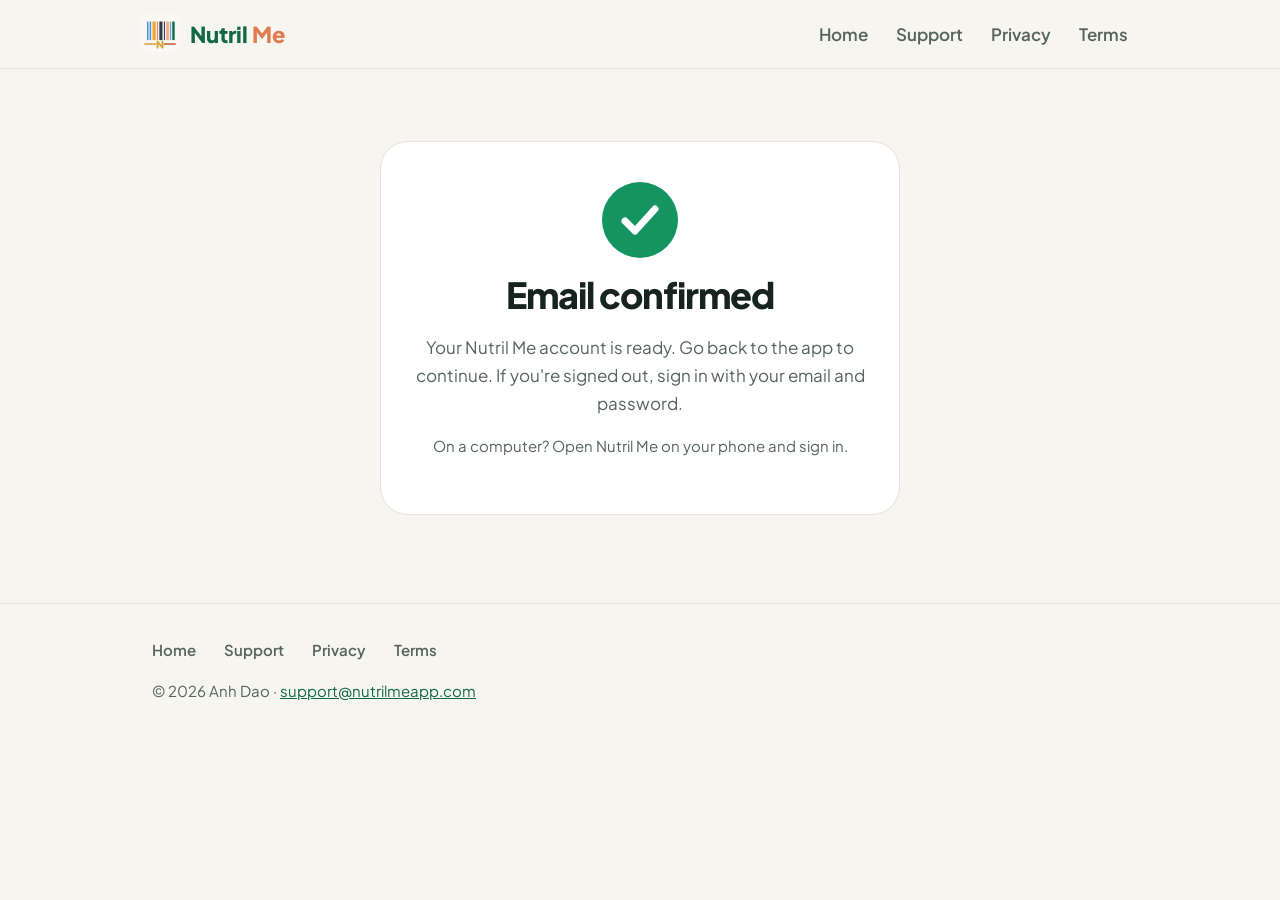
==== confirmed/index.html @ afee7e2a "Email confirmed page for sign-up confirmation links" ====
<!doctype html>
<html lang="en">
<head>
<meta charset="utf-8">
<meta name="viewport" content="width=device-width, initial-scale=1">
<title>Email confirmed | Nutril Me</title>
<meta name="description" content="Your Nutril Me email address is confirmed.">
<meta name="robots" content="noindex">
<link rel="icon" href="/icon.png">
<link rel="apple-touch-icon" href="/icon.png">
<meta property="og:title" content="Email confirmed | Nutril Me">
<meta property="og:description" content="Your Nutril Me email address is confirmed.">
<meta property="og:image" content="https://nutrilmeapp.com/hero.png">
<link rel="preconnect" href="https://fonts.googleapis.com">
<link rel="preconnect" href="https://fonts.gstatic.com" crossorigin>
<link href="https://fonts.googleapis.com/css2?family=Plus+Jakarta+Sans:wght@400;600;700;800&display=swap" rel="stylesheet">
<link rel="stylesheet" href="/style.css">
</head>
<body>
<header class="top">
  <div class="wrap bar">
    <a class="brand" href="/"><img src="/icon.png" alt="" width="40" height="40"><span><b>Nutril</b> <i>Me</i></span></a>
    <nav><a href="/">Home</a><a href="/support/">Support</a><a href="/privacy/">Privacy</a><a href="/terms/">Terms</a></nav>
  </div>
</header>
<main class="wrap doc">
<section class="confirm" id="confirm" hidden>
  <svg class="confirm-icon ok" viewBox="0 0 76 76" aria-hidden="true">
    <circle cx="38" cy="38" r="38"/><path d="M23 39l10 10 20-22" fill="none" stroke="#fff" stroke-width="7" stroke-linecap="round" stroke-linejoin="round"/>
  </svg>
  <svg class="confirm-icon bad" viewBox="0 0 76 76" aria-hidden="true">
    <circle cx="38" cy="38" r="38"/><path d="M38 20v22" stroke="#fff" stroke-width="7" stroke-linecap="round"/><circle cx="38" cy="55" r="4.5" fill="#fff"/>
  </svg>
  <h1 data-t="title"></h1>
  <p data-t="body"></p>
  <a class="store open-app" id="open-app" href="com.nutrilme.app://auth-callback?next=/you" hidden data-t="open"></a>
  <p class="muted" id="desktop-note" data-t="desktop" hidden></p>
</section>
<noscript>
  <section class="confirm">
    <h1>Email confirmed</h1>
    <p>Your Nutril Me account is ready. Go back to the app to continue. If you're signed out, sign in with your email and password.</p>
  </section>
</noscript>
<script>
  // Supabase sends people here from the "Confirm your email" link. A failed link
  // (expired or already used) arrives with error details in the query or fragment.
  (function () {
    var T = {
      en: { ok: "Email confirmed", okBody: "Your Nutril Me account is ready. Go back to the app to continue. If you're signed out, sign in with your email and password.", bad: "This link has expired", badBody: "Confirmation links work once and expire after 24 hours. If you already tapped it, your email is confirmed: just sign in. Otherwise, open Nutril Me and sign up again to get a new link.", open: "Open Nutril Me", desktop: "On a computer? Open Nutril Me on your phone and sign in." },
      es: { ok: "Correo confirmado", okBody: "Tu cuenta de Nutril Me está lista. Vuelve a la app para continuar. Si cerraste sesión, inicia sesión con tu correo y contraseña.", bad: "Este enlace ha caducado", badBody: "Los enlaces de confirmación funcionan una sola vez y caducan a las 24 horas. Si ya lo tocaste, tu correo está confirmado: solo inicia sesión. Si no, abre Nutril Me y regístrate de nuevo para recibir un enlace nuevo.", open: "Abrir Nutril Me", desktop: "¿Estás en una computadora? Abre Nutril Me en tu teléfono e inicia sesión." },
      fr: { ok: "E-mail confirmé", okBody: "Votre compte Nutril Me est prêt. Revenez dans l'app pour continuer. Si vous êtes déconnecté, connectez-vous avec votre e-mail et votre mot de passe.", bad: "Ce lien a expiré", badBody: "Les liens de confirmation ne fonctionnent qu'une fois et expirent après 24 heures. Si vous l'avez déjà utilisé, votre e-mail est confirmé : connectez-vous simplement. Sinon, ouvrez Nutril Me et inscrivez-vous à nouveau pour recevoir un nouveau lien.", open: "Ouvrir Nutril Me", desktop: "Sur un ordinateur ? Ouvrez Nutril Me sur votre téléphone et connectez-vous." },
      ru: { ok: "Почта подтверждена", okBody: "Ваш аккаунт Nutril Me готов. Вернитесь в приложение, чтобы продолжить. Если вы вышли из аккаунта, войдите с помощью почты и пароля.", bad: "Срок действия ссылки истёк", badBody: "Ссылка подтверждения работает один раз и действует 24 часа. Если вы уже нажимали её, почта подтверждена: просто войдите. Иначе откройте Nutril Me и зарегистрируйтесь снова, чтобы получить новую ссылку.", open: "Открыть Nutril Me", desktop: "Вы за компьютером? Откройте Nutril Me на телефоне и войдите." },
      zh: { ok: "邮箱已确认", okBody: "你的 Nutril Me 账户已准备就绪。返回 App 继续使用。如果你已退出登录，请用邮箱和密码登录。", bad: "此链接已过期", badBody: "确认链接只能使用一次，24 小时后失效。如果你已经点过，邮箱已确认，直接登录即可。否则请打开 Nutril Me 重新注册以获取新链接。", open: "打开 Nutril Me", desktop: "在电脑上？请在手机上打开 Nutril Me 并登录。" },
      ja: { ok: "メールアドレスを確認しました", okBody: "Nutril Me のアカウントの準備ができました。アプリに戻って続けてください。サインアウトしている場合は、メールアドレスとパスワードでサインインしてください。", bad: "このリンクは期限切れです", badBody: "確認リンクは1回のみ有効で、24時間で期限切れになります。すでにタップした場合はメールアドレスは確認済みなので、サインインしてください。そうでない場合は、Nutril Me を開いてもう一度登録し、新しいリンクを受け取ってください。", open: "Nutril Me を開く", desktop: "パソコンをお使いですか？スマートフォンで Nutril Me を開いてサインインしてください。" },
      ko: { ok: "이메일이 확인되었습니다", okBody: "Nutril Me 계정이 준비되었습니다. 앱으로 돌아가 계속하세요. 로그아웃된 경우 이메일과 비밀번호로 로그인하세요.", bad: "링크가 만료되었습니다", badBody: "확인 링크는 한 번만 사용할 수 있으며 24시간 후 만료됩니다. 이미 눌렀다면 이메일은 확인된 상태이니 로그인하세요. 그렇지 않다면 Nutril Me를 열고 다시 가입해 새 링크를 받으세요.", open: "Nutril Me 열기", desktop: "컴퓨터에서 보고 계신가요? 휴대폰에서 Nutril Me를 열고 로그인하세요." },
      hi: { ok: "ईमेल की पुष्टि हो गई", okBody: "आपका Nutril Me खाता तैयार है। जारी रखने के लिए ऐप पर वापस जाएँ। अगर आप साइन आउट हैं, तो अपने ईमेल और पासवर्ड से साइन इन करें।", bad: "यह लिंक समाप्त हो गया है", badBody: "पुष्टि लिंक केवल एक बार काम करते हैं और 24 घंटे बाद समाप्त हो जाते हैं। अगर आपने पहले ही टैप कर दिया है, तो आपका ईमेल पुष्ट है: बस साइन इन करें। नहीं तो Nutril Me खोलें और नया लिंक पाने के लिए फिर से साइन अप करें।", open: "Nutril Me खोलें", desktop: "कंप्यूटर पर हैं? अपने फ़ोन पर Nutril Me खोलें और साइन इन करें।" },
      ar: { ok: "تم تأكيد البريد الإلكتروني", okBody: "حسابك في Nutril Me جاهز. عد إلى التطبيق للمتابعة. إذا كنت قد سجّلت الخروج، فسجّل الدخول ببريدك الإلكتروني وكلمة المرور.", bad: "انتهت صلاحية هذا الرابط", badBody: "تعمل روابط التأكيد مرة واحدة وتنتهي صلاحيتها بعد 24 ساعة. إذا كنت قد ضغطت عليه من قبل، فبريدك مؤكَّد: ما عليك إلا تسجيل الدخول. وإلا فافتح Nutril Me وسجّل مرة أخرى للحصول على رابط جديد.", open: "افتح Nutril Me", desktop: "هل تستخدم حاسوبًا؟ افتح Nutril Me على هاتفك وسجّل الدخول." },
      vi: { ok: "Đã xác nhận email", okBody: "Tài khoản Nutril Me của bạn đã sẵn sàng. Quay lại ứng dụng để tiếp tục. Nếu bạn đã đăng xuất, hãy đăng nhập bằng email và mật khẩu.", bad: "Liên kết này đã hết hạn", badBody: "Liên kết xác nhận chỉ dùng được một lần và hết hạn sau 24 giờ. Nếu bạn đã nhấn rồi thì email đã được xác nhận: chỉ cần đăng nhập. Nếu chưa, hãy mở Nutril Me và đăng ký lại để nhận liên kết mới.", open: "Mở Nutril Me", desktop: "Đang dùng máy tính? Hãy mở Nutril Me trên điện thoại và đăng nhập." }
    };
    var langs = (navigator.languages || [navigator.language || "en"]).map(function (l) { return String(l).slice(0, 2).toLowerCase(); });
    var lang = langs.filter(function (l) { return T[l]; })[0] || "en";
    var s = T[lang];

    var params = new URLSearchParams(location.search + "&" + location.hash.replace(/^#/, ""));
    var failed = params.has("error") || params.has("error_code") || params.has("error_description");

    document.documentElement.lang = lang;
    if (lang === "ar") document.documentElement.dir = "rtl";
    var text = {
      title: failed ? s.bad : s.ok,
      body: failed ? s.badBody : s.okBody,
      open: s.open,
      desktop: s.desktop
    };
    document.title = text.title + " | Nutril Me";
    document.querySelectorAll("[data-t]").forEach(function (el) { el.textContent = text[el.getAttribute("data-t")]; });

    var box = document.getElementById("confirm");
    box.classList.toggle("failed", failed);
    box.hidden = false;
    var phone = /iPhone|iPad|iPod|Android/i.test(navigator.userAgent) ||
      (navigator.platform === "MacIntel" && navigator.maxTouchPoints > 1);
    document.getElementById(phone ? "open-app" : "desktop-note").hidden = false;
    // The one-time code in the address isn't needed here: drop it from the address bar.
    history.replaceState(null, "", location.pathname);
  })();
</script>

</main>
<footer class="foot">
  <div class="wrap">
    <nav><a href="/">Home</a><a href="/support/">Support</a><a href="/privacy/">Privacy</a><a href="/terms/">Terms</a></nav>
    <p>© 2026 Anh Dao · <a href="mailto:support@nutrilmeapp.com">support@nutrilmeapp.com</a></p>
  </div>
</footer>
</body>
</html>
---- style.css ----
:root {
  --bg: #F6F5EF;
  --card: #FFFFFF;
  --text: #16241D;
  --muted: #55645C;
  --line: #E3E1D8;
  --green: #106943;
  --green-bright: #14955F;
  --terracotta: #E07A4F;
}
@media (prefers-color-scheme: dark) {
  :root {
    --bg: #121714;
    --card: #1B221E;
    --text: #EEF2EF;
    --muted: #A7B3AC;
    --line: #2C3630;
    --green: #47C08A;
    --green-bright: #47C08A;
  }
}
* { box-sizing: border-box; }
[hidden] { display: none !important; }
html { -webkit-text-size-adjust: 100%; }
body {
  margin: 0;
  background: var(--bg);
  color: var(--text);
  font: 17px/1.65 "Plus Jakarta Sans", system-ui, -apple-system, "Segoe UI", sans-serif;
}
a { color: var(--green); }
.wrap { max-width: 1040px; margin: 0 auto; padding: 0 20px; }

.top { border-bottom: 1px solid var(--line); background: var(--bg); position: sticky; top: 0; z-index: 1; }
.bar { display: flex; align-items: center; justify-content: space-between; gap: 16px; min-height: 68px; flex-wrap: wrap; }
.brand { display: flex; align-items: center; gap: 10px; text-decoration: none; font-size: 22px; }
.brand img { border-radius: 10px; }
.brand b { color: var(--green); font-weight: 800; }
.brand i { color: var(--terracotta); font-style: normal; font-weight: 800; }
nav { display: flex; gap: 4px; flex-wrap: wrap; }
nav a { text-decoration: none; color: var(--muted); font-weight: 600; padding: 6px 12px; border-radius: 999px; }
nav a:hover { color: var(--text); background: var(--card); }
nav a[aria-current="page"] { color: var(--green); background: var(--card); }

main.wrap { padding-top: 48px; padding-bottom: 64px; }
h1 { font-size: clamp(34px, 6vw, 56px); line-height: 1.08; letter-spacing: -1px; margin: 0 0 18px; font-weight: 800; }
h2 { font-size: 22px; margin: 36px 0 8px; font-weight: 800; }
p, li { color: var(--text); }
em { color: var(--muted); }
ul { padding-left: 22px; }
li { margin: 6px 0; }

.doc { max-width: 760px; }
.doc h1 { font-size: clamp(32px, 5vw, 44px); }
.doc p strong:only-child { color: var(--text); }

.table { overflow-x: auto; margin: 16px 0; border: 1px solid var(--line); border-radius: 14px; background: var(--card); }
table { border-collapse: collapse; width: 100%; font-size: 15px; }
th, td { text-align: left; padding: 10px 14px; border-bottom: 1px solid var(--line); vertical-align: top; }
tr:last-child td { border-bottom: 0; }
th { color: var(--muted); font-weight: 700; }

.hero { display: grid; grid-template-columns: minmax(0, 1fr) 340px; gap: 48px; align-items: start; }
.hero > * { min-width: 0; }
.hero h1 { color: var(--green-bright); }
.hero .shot { width: 100%; height: auto; border-radius: 28px; box-shadow: 0 30px 70px rgba(20, 40, 30, .18); position: sticky; top: 100px; }
.store {
  display: inline-block; margin: 8px 0 4px; padding: 12px 22px; border-radius: 999px;
  background: var(--text); color: var(--bg); font-weight: 700;
}
@media (max-width: 820px) {
  .hero { grid-template-columns: minmax(0, 1fr); }
  .hero .shot { position: static; max-width: 320px; margin: 0 auto; }
}

.foot { border-top: 1px solid var(--line); padding: 28px 0 40px; font-size: 15px; }
.foot p { color: var(--muted); margin: 10px 0 0; padding: 0 12px; }

/* /confirmed/: landing page for "Confirm your email" links */
.confirm { max-width: 520px; margin: 24px auto; text-align: center; background: var(--card); border: 1px solid var(--line); border-radius: 28px; padding: 40px 28px; }
.confirm h1 { font-size: clamp(28px, 6vw, 36px); }
.confirm p { color: var(--muted); }
.confirm .muted { font-size: 15px; }
.confirm-icon { width: 76px; height: 76px; margin: 0 auto 18px; display: block; }
.confirm-icon.ok circle:first-child { fill: var(--green-bright); }
.confirm-icon.bad circle:first-child { fill: var(--terracotta); }
.confirm .bad, .confirm.failed .ok { display: none; }
.confirm.failed .bad { display: block; }
.open-app { text-decoration: none; margin-top: 12px; }
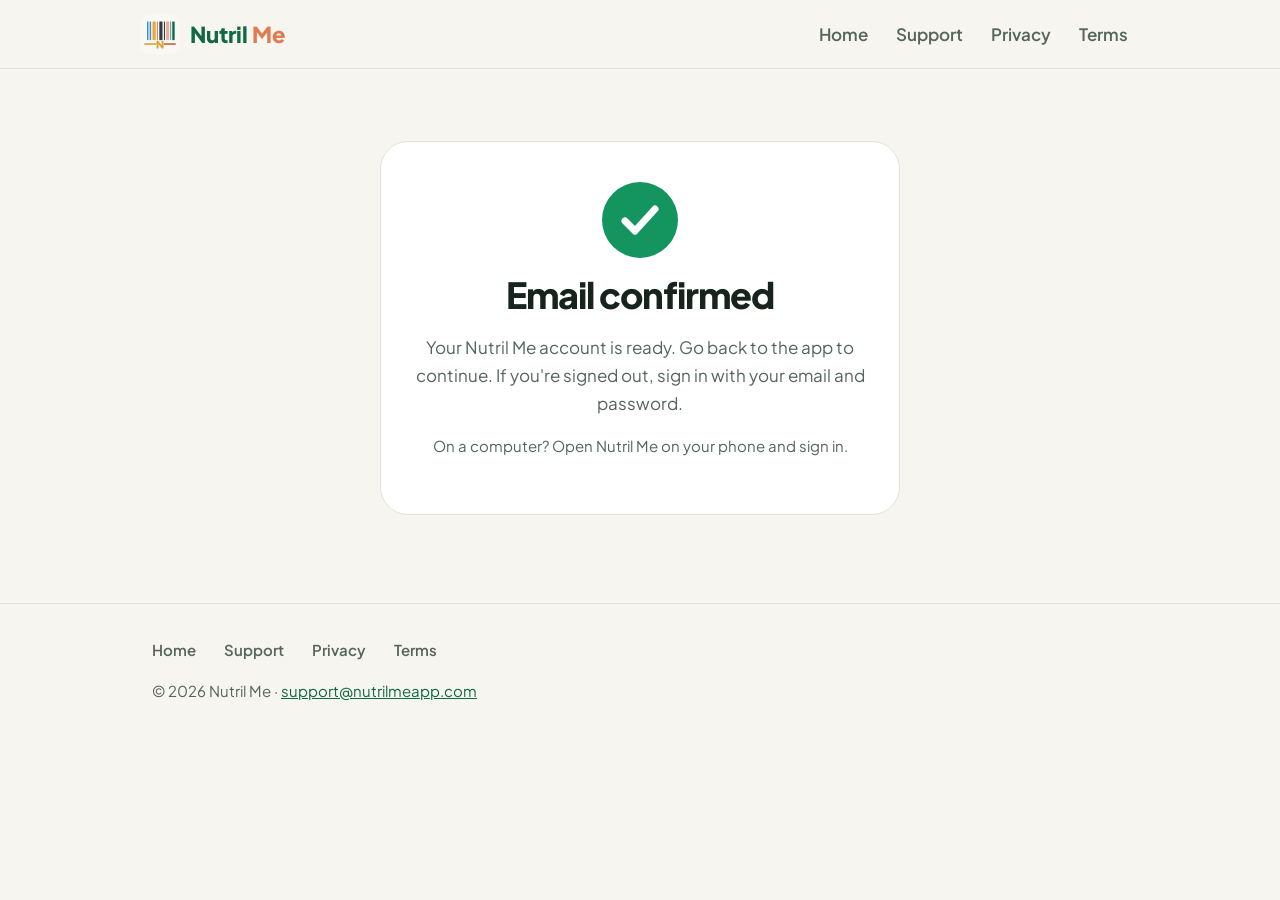
==== commit e73823a7: "Remove the operator's name from the footer and legal pages Co-Authored-By: Claude Opus 5.5 <noreply@" ====
--- a/confirmed/index.html
+++ b/confirmed/index.html
@@ -47,16 +47,16 @@
   // (expired or already used) arrives with error details in the query or fragment.
   (function () {
     var T = {
-      en: { ok: "Email confirmed", okBody: "Your Nutril Me account is ready. Go back to the app to continue. If you're signed out, sign in with your email and password.", bad: "This link has expired", badBody: "Confirmation links work once and expire after 24 hours. If you already tapped it, your email is confirmed: just sign in. Otherwise, open Nutril Me and sign up again to get a new link.", open: "Open Nutril Me", desktop: "On a computer? Open Nutril Me on your phone and sign in." },
-      es: { ok: "Correo confirmado", okBody: "Tu cuenta de Nutril Me está lista. Vuelve a la app para continuar. Si cerraste sesión, inicia sesión con tu correo y contraseña.", bad: "Este enlace ha caducado", badBody: "Los enlaces de confirmación funcionan una sola vez y caducan a las 24 horas. Si ya lo tocaste, tu correo está confirmado: solo inicia sesión. Si no, abre Nutril Me y regístrate de nuevo para recibir un enlace nuevo.", open: "Abrir Nutril Me", desktop: "¿Estás en una computadora? Abre Nutril Me en tu teléfono e inicia sesión." },
-      fr: { ok: "E-mail confirmé", okBody: "Votre compte Nutril Me est prêt. Revenez dans l'app pour continuer. Si vous êtes déconnecté, connectez-vous avec votre e-mail et votre mot de passe.", bad: "Ce lien a expiré", badBody: "Les liens de confirmation ne fonctionnent qu'une fois et expirent après 24 heures. Si vous l'avez déjà utilisé, votre e-mail est confirmé : connectez-vous simplement. Sinon, ouvrez Nutril Me et inscrivez-vous à nouveau pour recevoir un nouveau lien.", open: "Ouvrir Nutril Me", desktop: "Sur un ordinateur ? Ouvrez Nutril Me sur votre téléphone et connectez-vous." },
-      ru: { ok: "Почта подтверждена", okBody: "Ваш аккаунт Nutril Me готов. Вернитесь в приложение, чтобы продолжить. Если вы вышли из аккаунта, войдите с помощью почты и пароля.", bad: "Срок действия ссылки истёк", badBody: "Ссылка подтверждения работает один раз и действует 24 часа. Если вы уже нажимали её, почта подтверждена: просто войдите. Иначе откройте Nutril Me и зарегистрируйтесь снова, чтобы получить новую ссылку.", open: "Открыть Nutril Me", desktop: "Вы за компьютером? Откройте Nutril Me на телефоне и войдите." },
-      zh: { ok: "邮箱已确认", okBody: "你的 Nutril Me 账户已准备就绪。返回 App 继续使用。如果你已退出登录，请用邮箱和密码登录。", bad: "此链接已过期", badBody: "确认链接只能使用一次，24 小时后失效。如果你已经点过，邮箱已确认，直接登录即可。否则请打开 Nutril Me 重新注册以获取新链接。", open: "打开 Nutril Me", desktop: "在电脑上？请在手机上打开 Nutril Me 并登录。" },
-      ja: { ok: "メールアドレスを確認しました", okBody: "Nutril Me のアカウントの準備ができました。アプリに戻って続けてください。サインアウトしている場合は、メールアドレスとパスワードでサインインしてください。", bad: "このリンクは期限切れです", badBody: "確認リンクは1回のみ有効で、24時間で期限切れになります。すでにタップした場合はメールアドレスは確認済みなので、サインインしてください。そうでない場合は、Nutril Me を開いてもう一度登録し、新しいリンクを受け取ってください。", open: "Nutril Me を開く", desktop: "パソコンをお使いですか？スマートフォンで Nutril Me を開いてサインインしてください。" },
-      ko: { ok: "이메일이 확인되었습니다", okBody: "Nutril Me 계정이 준비되었습니다. 앱으로 돌아가 계속하세요. 로그아웃된 경우 이메일과 비밀번호로 로그인하세요.", bad: "링크가 만료되었습니다", badBody: "확인 링크는 한 번만 사용할 수 있으며 24시간 후 만료됩니다. 이미 눌렀다면 이메일은 확인된 상태이니 로그인하세요. 그렇지 않다면 Nutril Me를 열고 다시 가입해 새 링크를 받으세요.", open: "Nutril Me 열기", desktop: "컴퓨터에서 보고 계신가요? 휴대폰에서 Nutril Me를 열고 로그인하세요." },
-      hi: { ok: "ईमेल की पुष्टि हो गई", okBody: "आपका Nutril Me खाता तैयार है। जारी रखने के लिए ऐप पर वापस जाएँ। अगर आप साइन आउट हैं, तो अपने ईमेल और पासवर्ड से साइन इन करें।", bad: "यह लिंक समाप्त हो गया है", badBody: "पुष्टि लिंक केवल एक बार काम करते हैं और 24 घंटे बाद समाप्त हो जाते हैं। अगर आपने पहले ही टैप कर दिया है, तो आपका ईमेल पुष्ट है: बस साइन इन करें। नहीं तो Nutril Me खोलें और नया लिंक पाने के लिए फिर से साइन अप करें।", open: "Nutril Me खोलें", desktop: "कंप्यूटर पर हैं? अपने फ़ोन पर Nutril Me खोलें और साइन इन करें।" },
-      ar: { ok: "تم تأكيد البريد الإلكتروني", okBody: "حسابك في Nutril Me جاهز. عد إلى التطبيق للمتابعة. إذا كنت قد سجّلت الخروج، فسجّل الدخول ببريدك الإلكتروني وكلمة المرور.", bad: "انتهت صلاحية هذا الرابط", badBody: "تعمل روابط التأكيد مرة واحدة وتنتهي صلاحيتها بعد 24 ساعة. إذا كنت قد ضغطت عليه من قبل، فبريدك مؤكَّد: ما عليك إلا تسجيل الدخول. وإلا فافتح Nutril Me وسجّل مرة أخرى للحصول على رابط جديد.", open: "افتح Nutril Me", desktop: "هل تستخدم حاسوبًا؟ افتح Nutril Me على هاتفك وسجّل الدخول." },
-      vi: { ok: "Đã xác nhận email", okBody: "Tài khoản Nutril Me của bạn đã sẵn sàng. Quay lại ứng dụng để tiếp tục. Nếu bạn đã đăng xuất, hãy đăng nhập bằng email và mật khẩu.", bad: "Liên kết này đã hết hạn", badBody: "Liên kết xác nhận chỉ dùng được một lần và hết hạn sau 24 giờ. Nếu bạn đã nhấn rồi thì email đã được xác nhận: chỉ cần đăng nhập. Nếu chưa, hãy mở Nutril Me và đăng ký lại để nhận liên kết mới.", open: "Mở Nutril Me", desktop: "Đang dùng máy tính? Hãy mở Nutril Me trên điện thoại và đăng nhập." }
+      en: { ok: "Email confirmed", okBody: "Your Nutril Me account is ready. Go back to the app to continue. If you're signed out, sign in with your email and password.", bad: "This link has expired", badBody: "Confirmation links work only once and expire after a while. If you already tapped it, your email is confirmed: just sign in. Otherwise, open Nutril Me and sign up again to get a new link.", open: "Open Nutril Me", desktop: "On a computer? Open Nutril Me on your phone and sign in." },
+      es: { ok: "Correo confirmado", okBody: "Tu cuenta de Nutril Me está lista. Vuelve a la app para continuar. Si cerraste sesión, inicia sesión con tu correo y contraseña.", bad: "Este enlace ha caducado", badBody: "Los enlaces de confirmación funcionan una sola vez y caducan al cabo de un tiempo. Si ya lo tocaste, tu correo está confirmado: solo inicia sesión. Si no, abre Nutril Me y regístrate de nuevo para recibir un enlace nuevo.", open: "Abrir Nutril Me", desktop: "¿Estás en una computadora? Abre Nutril Me en tu teléfono e inicia sesión." },
+      fr: { ok: "E-mail confirmé", okBody: "Votre compte Nutril Me est prêt. Revenez dans l'app pour continuer. Si vous êtes déconnecté, connectez-vous avec votre e-mail et votre mot de passe.", bad: "Ce lien a expiré", badBody: "Les liens de confirmation ne fonctionnent qu'une fois et expirent au bout d'un certain temps. Si vous l'avez déjà utilisé, votre e-mail est confirmé : connectez-vous simplement. Sinon, ouvrez Nutril Me et inscrivez-vous à nouveau pour recevoir un nouveau lien.", open: "Ouvrir Nutril Me", desktop: "Sur un ordinateur ? Ouvrez Nutril Me sur votre téléphone et connectez-vous." },
+      ru: { ok: "Почта подтверждена", okBody: "Ваш аккаунт Nutril Me готов. Вернитесь в приложение, чтобы продолжить. Если вы вышли из аккаунта, войдите с помощью почты и пароля.", bad: "Срок действия ссылки истёк", badBody: "Ссылка подтверждения работает один раз и через некоторое время перестаёт действовать. Если вы уже нажимали её, почта подтверждена: просто войдите. Иначе откройте Nutril Me и зарегистрируйтесь снова, чтобы получить новую ссылку.", open: "Открыть Nutril Me", desktop: "Вы за компьютером? Откройте Nutril Me на телефоне и войдите." },
+      zh: { ok: "邮箱已确认", okBody: "你的 Nutril Me 账户已准备就绪。返回 App 继续使用。如果你已退出登录，请用邮箱和密码登录。", bad: "此链接已过期", badBody: "确认链接只能使用一次，并会在一段时间后失效。如果你已经点过，邮箱已确认，直接登录即可。否则请打开 Nutril Me 重新注册以获取新链接。", open: "打开 Nutril Me", desktop: "在电脑上？请在手机上打开 Nutril Me 并登录。" },
+      ja: { ok: "メールアドレスを確認しました", okBody: "Nutril Me のアカウントの準備ができました。アプリに戻って続けてください。サインアウトしている場合は、メールアドレスとパスワードでサインインしてください。", bad: "このリンクは期限切れです", badBody: "確認リンクは1回のみ有効で、一定時間が経つと期限切れになります。すでにタップした場合はメールアドレスは確認済みなので、サインインしてください。そうでない場合は、Nutril Me を開いてもう一度登録し、新しいリンクを受け取ってください。", open: "Nutril Me を開く", desktop: "パソコンをお使いですか？スマートフォンで Nutril Me を開いてサインインしてください。" },
+      ko: { ok: "이메일이 확인되었습니다", okBody: "Nutril Me 계정이 준비되었습니다. 앱으로 돌아가 계속하세요. 로그아웃된 경우 이메일과 비밀번호로 로그인하세요.", bad: "링크가 만료되었습니다", badBody: "확인 링크는 한 번만 사용할 수 있으며 일정 시간이 지나면 만료됩니다. 이미 눌렀다면 이메일은 확인된 상태이니 로그인하세요. 그렇지 않다면 Nutril Me를 열고 다시 가입해 새 링크를 받으세요.", open: "Nutril Me 열기", desktop: "컴퓨터에서 보고 계신가요? 휴대폰에서 Nutril Me를 열고 로그인하세요." },
+      hi: { ok: "ईमेल की पुष्टि हो गई", okBody: "आपका Nutril Me खाता तैयार है। जारी रखने के लिए ऐप पर वापस जाएँ। अगर आप साइन आउट हैं, तो अपने ईमेल और पासवर्ड से साइन इन करें।", bad: "यह लिंक समाप्त हो गया है", badBody: "पुष्टि लिंक केवल एक बार काम करते हैं और कुछ समय बाद समाप्त हो जाते हैं। अगर आपने पहले ही टैप कर दिया है, तो आपका ईमेल पुष्ट है: बस साइन इन करें। नहीं तो Nutril Me खोलें और नया लिंक पाने के लिए फिर से साइन अप करें।", open: "Nutril Me खोलें", desktop: "कंप्यूटर पर हैं? अपने फ़ोन पर Nutril Me खोलें और साइन इन करें।" },
+      ar: { ok: "تم تأكيد البريد الإلكتروني", okBody: "حسابك في Nutril Me جاهز. عد إلى التطبيق للمتابعة. إذا كنت قد سجّلت الخروج، فسجّل الدخول ببريدك الإلكتروني وكلمة المرور.", bad: "انتهت صلاحية هذا الرابط", badBody: "تعمل روابط التأكيد مرة واحدة وتنتهي صلاحيتها بعد مدة. إذا كنت قد ضغطت عليه من قبل، فبريدك مؤكَّد: ما عليك إلا تسجيل الدخول. وإلا فافتح Nutril Me وسجّل مرة أخرى للحصول على رابط جديد.", open: "افتح Nutril Me", desktop: "هل تستخدم حاسوبًا؟ افتح Nutril Me على هاتفك وسجّل الدخول." },
+      vi: { ok: "Đã xác nhận email", okBody: "Tài khoản Nutril Me của bạn đã sẵn sàng. Quay lại ứng dụng để tiếp tục. Nếu bạn đã đăng xuất, hãy đăng nhập bằng email và mật khẩu.", bad: "Liên kết này đã hết hạn", badBody: "Liên kết xác nhận chỉ dùng được một lần và sẽ hết hạn sau một thời gian. Nếu bạn đã nhấn rồi thì email đã được xác nhận: chỉ cần đăng nhập. Nếu chưa, hãy mở Nutril Me và đăng ký lại để nhận liên kết mới.", open: "Mở Nutril Me", desktop: "Đang dùng máy tính? Hãy mở Nutril Me trên điện thoại và đăng nhập." }
     };
     var langs = (navigator.languages || [navigator.language || "en"]).map(function (l) { return String(l).slice(0, 2).toLowerCase(); });
     var lang = langs.filter(function (l) { return T[l]; })[0] || "en";
@@ -79,7 +79,8 @@
     var box = document.getElementById("confirm");
     box.classList.toggle("failed", failed);
     box.hidden = false;
-    var phone = /iPhone|iPad|iPod|Android/i.test(navigator.userAgent) ||
+    // The app is on iPhone (and iPad) only: elsewhere, point people to their phone instead.
+    var phone = /iPhone|iPad|iPod/i.test(navigator.userAgent) ||
       (navigator.platform === "MacIntel" && navigator.maxTouchPoints > 1);
     document.getElementById(phone ? "open-app" : "desktop-note").hidden = false;
     // The one-time code in the address isn't needed here: drop it from the address bar.
@@ -91,7 +92,7 @@
 <footer class="foot">
   <div class="wrap">
     <nav><a href="/">Home</a><a href="/support/">Support</a><a href="/privacy/">Privacy</a><a href="/terms/">Terms</a></nav>
-    <p>© 2026 Anh Dao · <a href="mailto:support@nutrilmeapp.com">support@nutrilmeapp.com</a></p>
+    <p>© 2026 Nutril Me · <a href="mailto:support@nutrilmeapp.com">support@nutrilmeapp.com</a></p>
   </div>
 </footer>
 </body>
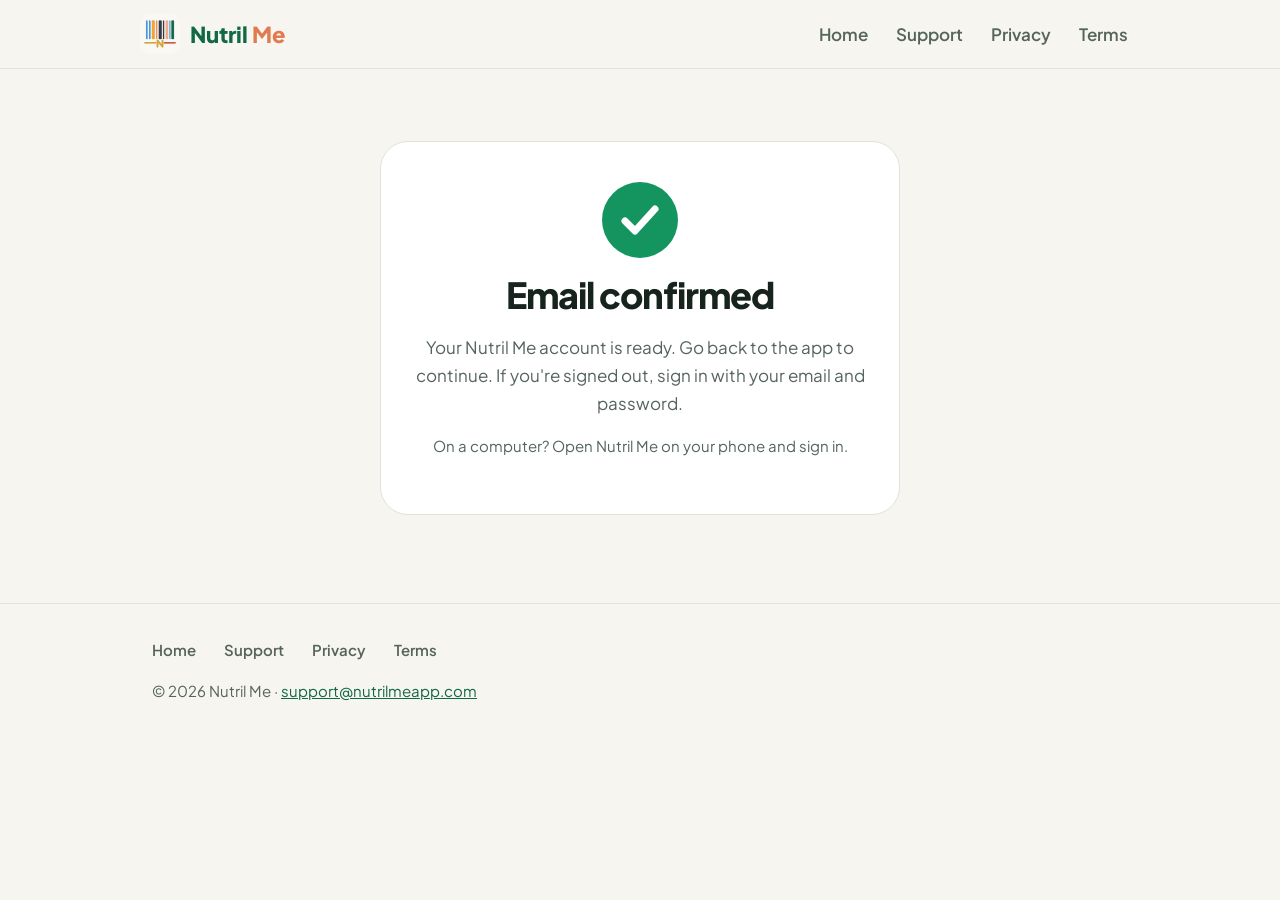
==== commit e5d71ba1: "New home page picture: "Know What's Really In Your Food" The App Store screenshot replaces the old p" ====
--- a/confirmed/index.html
+++ b/confirmed/index.html
@@ -10,7 +10,7 @@
 <link rel="apple-touch-icon" href="/icon.png">
 <meta property="og:title" content="Email confirmed | Nutril Me">
 <meta property="og:description" content="Your Nutril Me email address is confirmed.">
-<meta property="og:image" content="https://nutrilmeapp.com/hero.png">
+<meta property="og:image" content="https://nutrilmeapp.com/hero.jpg">
 <link rel="preconnect" href="https://fonts.googleapis.com">
 <link rel="preconnect" href="https://fonts.gstatic.com" crossorigin>
 <link href="https://fonts.googleapis.com/css2?family=Plus+Jakarta+Sans:wght@400;600;700;800&display=swap" rel="stylesheet">
--- a/style.css
+++ b/style.css
@@ -87,3 +87,16 @@
 .confirm .bad, .confirm.failed .ok { display: none; }
 .confirm.failed .bad { display: block; }
 .open-app { text-decoration: none; margin-top: 12px; }
+
+/* /reset/: "Set a new password" page for reset-password email links */
+.reset form { text-align: start; margin-top: 18px; }
+.reset label { display: block; font-weight: 700; margin: 14px 0 6px; }
+.reset input {
+  width: 100%; box-sizing: border-box; font: inherit; font-size: 17px; padding: 12px 14px;
+  border: 1px solid var(--line); border-radius: 14px; background: var(--bg); color: var(--text);
+}
+.reset input:focus { outline: 2px solid var(--green); outline-offset: 1px; }
+.reset .hint { color: var(--muted); font-size: 15px; margin: 8px 0 0; }
+.reset .error { color: #C0392B; font-size: 15px; margin: 10px 0 0; }
+.reset button.store { width: 100%; border: 0; cursor: pointer; margin-top: 18px; font: inherit; font-weight: 700; }
+.reset button.store:disabled { opacity: 0.6; cursor: default; }
